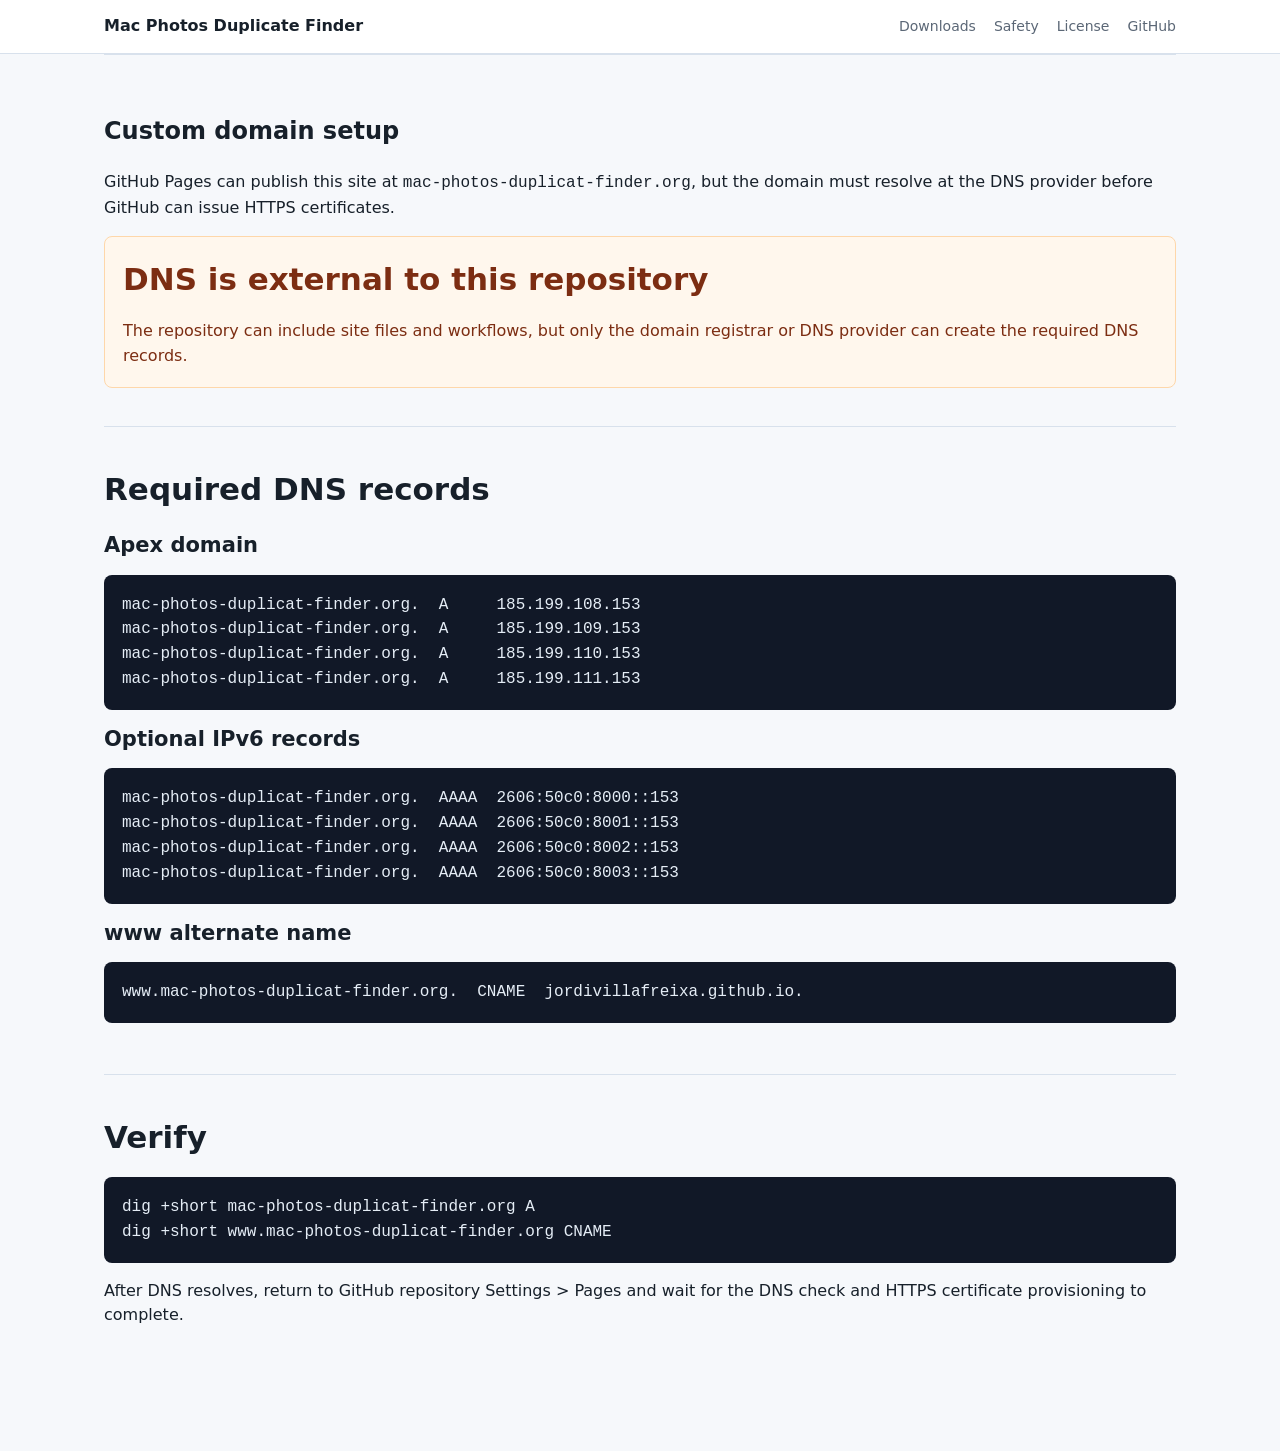
==== docs/custom-domain.html @ 7c58f49e "web" ====
<!doctype html>
<html lang="en">
  <head>
    <meta charset="utf-8">
    <meta name="viewport" content="width=device-width, initial-scale=1">
    <title>Custom domain setup | Mac Photos Duplicate Finder</title>
    <meta name="description" content="DNS records required to connect mac-photos-duplicat-finder.org to GitHub Pages.">
    <link rel="canonical" href="https://mac-photos-duplicat-finder.org/custom-domain.html">
    <link rel="stylesheet" href="assets/site.css">
  </head>
  <body>
    <header class="site-header">
      <nav class="nav" aria-label="Primary navigation">
        <a class="brand" href="./">Mac Photos Duplicate Finder</a>
        <div class="nav-links">
          <a href="index.html#downloads">Downloads</a>
          <a href="index.html#safety">Safety</a>
          <a href="index.html#license">License</a>
          <a href="https://github.com/JordiVillaFreixa/mac-photos-duplicate-finder">GitHub</a>
        </div>
      </nav>
    </header>
    <main>
      <section>
        <h1>Custom domain setup</h1>
        <p>GitHub Pages can publish this site at <code>mac-photos-duplicat-finder.org</code>, but the domain must resolve at the DNS provider before GitHub can issue HTTPS certificates.</p>
        <div class="warning">
          <h2>DNS is external to this repository</h2>
          <p>The repository can include site files and workflows, but only the domain registrar or DNS provider can create the required DNS records.</p>
        </div>
      </section>
      <section>
        <h2>Required DNS records</h2>
        <h3>Apex domain</h3>
        <pre><code>mac-photos-duplicat-finder.org.  A     185.199.108.153
mac-photos-duplicat-finder.org.  A     185.199.109.153
mac-photos-duplicat-finder.org.  A     185.199.110.153
mac-photos-duplicat-finder.org.  A     185.199.111.153</code></pre>
        <h3>Optional IPv6 records</h3>
        <pre><code>mac-photos-duplicat-finder.org.  AAAA  2606:50c0:8000::153
mac-photos-duplicat-finder.org.  AAAA  2606:50c0:8001::153
mac-photos-duplicat-finder.org.  AAAA  2606:50c0:8002::153
mac-photos-duplicat-finder.org.  AAAA  2606:50c0:8003::153</code></pre>
        <h3>www alternate name</h3>
        <pre><code>www.mac-photos-duplicat-finder.org.  CNAME  jordivillafreixa.github.io.</code></pre>
      </section>
      <section>
        <h2>Verify</h2>
        <pre><code>dig +short mac-photos-duplicat-finder.org A
dig +short www.mac-photos-duplicat-finder.org CNAME</code></pre>
        <p>After DNS resolves, return to GitHub repository Settings &gt; Pages and wait for the DNS check and HTTPS certificate provisioning to complete.</p>
      </section>
    </main>
  </body>
</html>
---- docs/assets/site.css ----
:root {
  color-scheme: light;
  --bg: #f6f8fb;
  --text: #17202a;
  --muted: #5b6776;
  --line: #d8e1ec;
  --panel: #ffffff;
  --accent: #0f766e;
  --accent-strong: #0b5f59;
  --blue: #1d4ed8;
  --code: #111827;
  --warning: #7c2d12;
  --warning-bg: #fff7ed;
}

* {
  box-sizing: border-box;
}

body {
  margin: 0;
  background: var(--bg);
  color: var(--text);
  font-family: Inter, ui-sans-serif, system-ui, -apple-system, BlinkMacSystemFont, "Segoe UI", sans-serif;
  line-height: 1.55;
}

a {
  color: var(--blue);
}

.site-header {
  border-bottom: 1px solid var(--line);
  background: rgba(255, 255, 255, 0.92);
  position: sticky;
  top: 0;
  z-index: 10;
  backdrop-filter: blur(12px);
}

.nav {
  max-width: 1120px;
  margin: 0 auto;
  padding: 14px 24px;
  display: flex;
  align-items: center;
  justify-content: space-between;
  gap: 18px;
}

.brand {
  color: var(--text);
  font-weight: 750;
  text-decoration: none;
}

.nav-links {
  display: flex;
  gap: 18px;
  flex-wrap: wrap;
  font-size: 14px;
}

.nav-links a {
  color: var(--muted);
  text-decoration: none;
}

.hero {
  max-width: 1120px;
  margin: 0 auto;
  padding: 70px 24px 42px;
  display: grid;
  grid-template-columns: minmax(0, 0.95fr) minmax(360px, 1.05fr);
  gap: 42px;
  align-items: center;
}

.hero h1 {
  margin: 0 0 18px;
  font-size: clamp(42px, 7vw, 70px);
  line-height: 0.96;
  letter-spacing: 0;
}

.lead {
  font-size: 20px;
  color: var(--muted);
  max-width: 650px;
}

.hero-media img {
  display: block;
  width: 100%;
  height: auto;
}

.actions {
  display: flex;
  flex-wrap: wrap;
  gap: 12px;
  margin-top: 28px;
}

.button {
  display: inline-flex;
  align-items: center;
  justify-content: center;
  min-height: 44px;
  padding: 0 18px;
  border-radius: 8px;
  border: 1px solid var(--accent);
  text-decoration: none;
  font-weight: 700;
}

.button.primary {
  background: var(--accent);
  color: #ffffff;
}

.button.secondary {
  background: #ffffff;
  color: var(--accent-strong);
}

main {
  max-width: 1120px;
  margin: 0 auto;
  padding: 0 24px 70px;
}

section {
  padding: 38px 0;
  border-top: 1px solid var(--line);
}

h2 {
  font-size: 31px;
  margin: 0 0 16px;
  letter-spacing: 0;
}

h3 {
  font-size: 21px;
  margin: 0 0 10px;
  letter-spacing: 0;
}

.grid {
  display: grid;
  grid-template-columns: repeat(3, minmax(0, 1fr));
  gap: 16px;
}

.card {
  background: var(--panel);
  border: 1px solid var(--line);
  border-radius: 8px;
  padding: 18px;
}

.card p,
.warning p {
  margin-bottom: 0;
}

pre {
  overflow: auto;
  background: var(--code);
  color: #e5edf6;
  border-radius: 8px;
  padding: 18px;
}

code {
  font-family: Menlo, Consolas, monospace;
}

.downloads {
  display: grid;
  grid-template-columns: repeat(2, minmax(0, 1fr));
  gap: 16px;
}

.download-meta {
  color: var(--muted);
  font-size: 14px;
  overflow-wrap: anywhere;
}

.warning {
  background: var(--warning-bg);
  color: var(--warning);
  border: 1px solid #fed7aa;
  border-radius: 8px;
  padding: 18px;
}

.site-footer {
  border-top: 1px solid var(--line);
  padding: 30px 24px;
  color: var(--muted);
  text-align: center;
}

@media (max-width: 860px) {
  .hero {
    grid-template-columns: 1fr;
    padding-top: 42px;
  }

  .grid,
  .downloads {
    grid-template-columns: 1fr;
  }

  .nav {
    align-items: flex-start;
    flex-direction: column;
  }
}
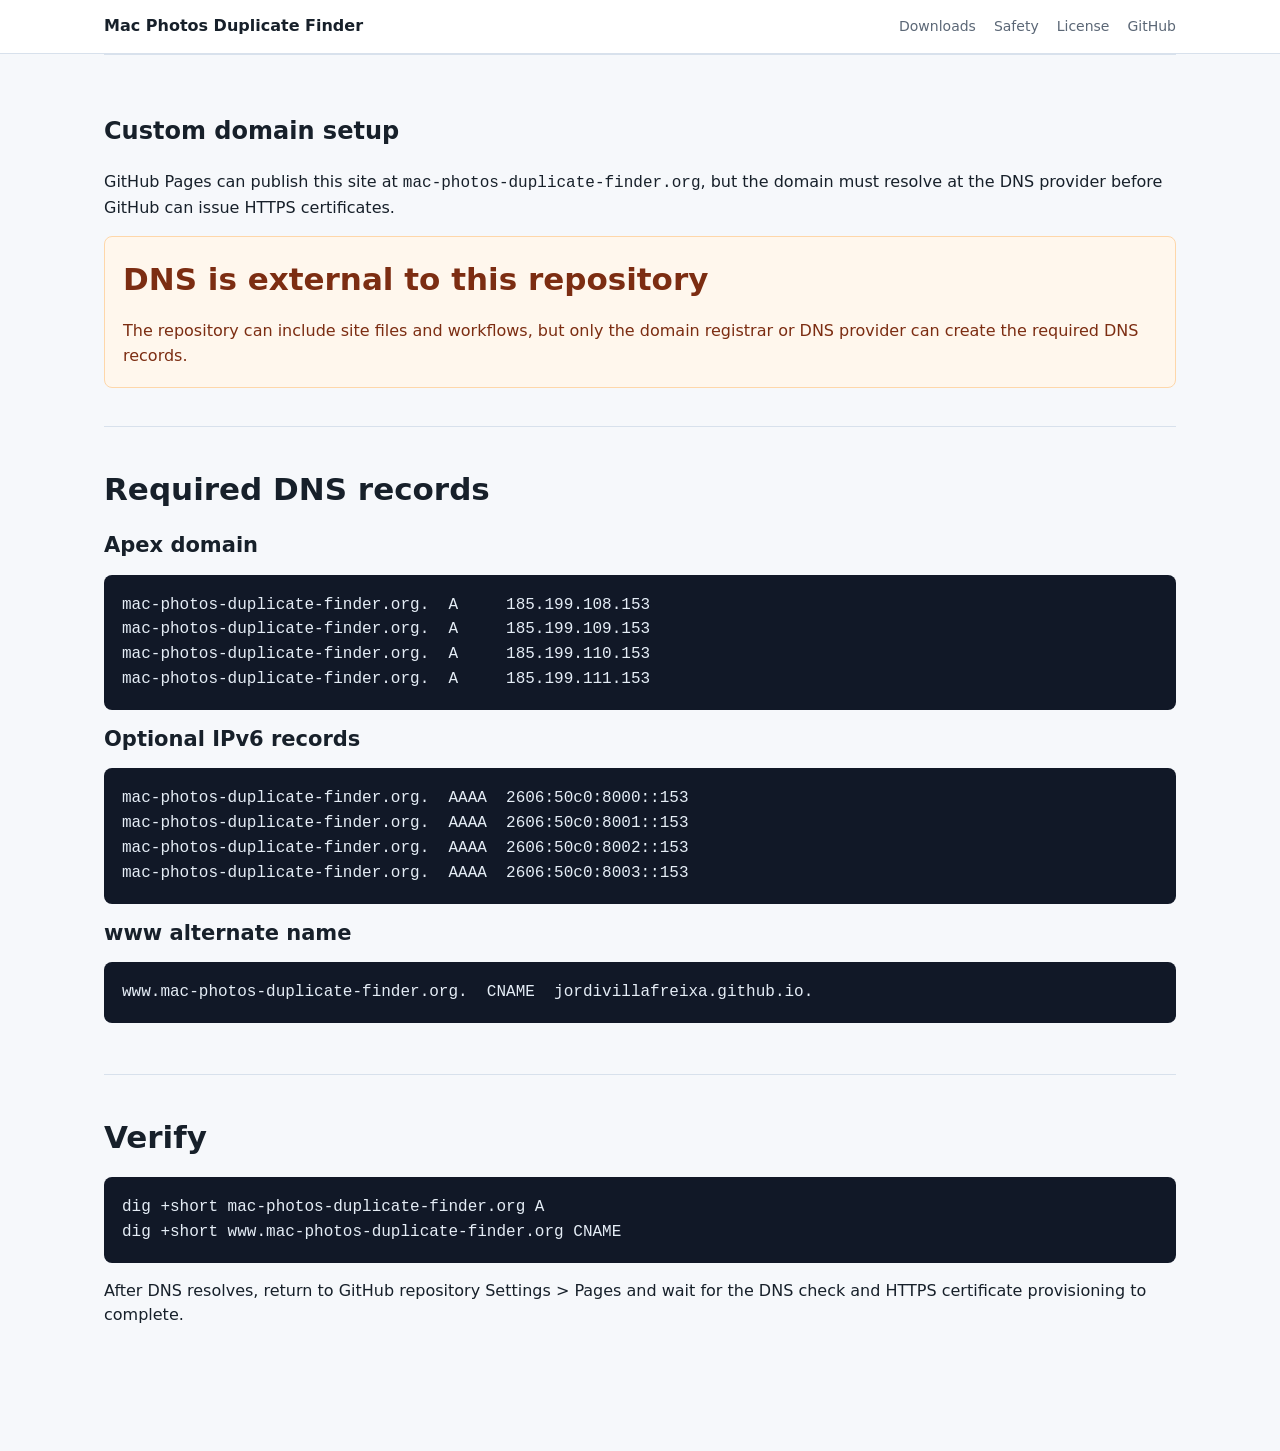
==== commit 2dd3748e: "0.3.0" ====
--- a/docs/custom-domain.html
+++ b/docs/custom-domain.html
@@ -4,8 +4,8 @@
     <meta charset="utf-8">
     <meta name="viewport" content="width=device-width, initial-scale=1">
     <title>Custom domain setup | Mac Photos Duplicate Finder</title>
-    <meta name="description" content="DNS records required to connect mac-photos-duplicat-finder.org to GitHub Pages.">
-    <link rel="canonical" href="https://mac-photos-duplicat-finder.org/custom-domain.html">
+    <meta name="description" content="DNS records required to connect mac-photos-duplicate-finder.org to GitHub Pages.">
+    <link rel="canonical" href="https://mac-photos-duplicate-finder.org/custom-domain.html">
     <link rel="stylesheet" href="assets/site.css">
   </head>
   <body>
@@ -23,7 +23,7 @@
     <main>
       <section>
         <h1>Custom domain setup</h1>
-        <p>GitHub Pages can publish this site at <code>mac-photos-duplicat-finder.org</code>, but the domain must resolve at the DNS provider before GitHub can issue HTTPS certificates.</p>
+        <p>GitHub Pages can publish this site at <code>mac-photos-duplicate-finder.org</code>, but the domain must resolve at the DNS provider before GitHub can issue HTTPS certificates.</p>
         <div class="warning">
           <h2>DNS is external to this repository</h2>
           <p>The repository can include site files and workflows, but only the domain registrar or DNS provider can create the required DNS records.</p>
@@ -32,22 +32,22 @@
       <section>
         <h2>Required DNS records</h2>
         <h3>Apex domain</h3>
-        <pre><code>mac-photos-duplicat-finder.org.  A     185.199.108.153
-mac-photos-duplicat-finder.org.  A     185.199.109.153
-mac-photos-duplicat-finder.org.  A     185.199.110.153
-mac-photos-duplicat-finder.org.  A     185.199.111.153</code></pre>
+        <pre><code>mac-photos-duplicate-finder.org.  A     185.199.108.153
+mac-photos-duplicate-finder.org.  A     185.199.109.153
+mac-photos-duplicate-finder.org.  A     185.199.110.153
+mac-photos-duplicate-finder.org.  A     185.199.111.153</code></pre>
         <h3>Optional IPv6 records</h3>
-        <pre><code>mac-photos-duplicat-finder.org.  AAAA  2606:50c0:8000::153
-mac-photos-duplicat-finder.org.  AAAA  2606:50c0:8001::153
-mac-photos-duplicat-finder.org.  AAAA  2606:50c0:8002::153
-mac-photos-duplicat-finder.org.  AAAA  2606:50c0:8003::153</code></pre>
+        <pre><code>mac-photos-duplicate-finder.org.  AAAA  2606:50c0:8000::153
+mac-photos-duplicate-finder.org.  AAAA  2606:50c0:8001::153
+mac-photos-duplicate-finder.org.  AAAA  2606:50c0:8002::153
+mac-photos-duplicate-finder.org.  AAAA  2606:50c0:8003::153</code></pre>
         <h3>www alternate name</h3>
-        <pre><code>www.mac-photos-duplicat-finder.org.  CNAME  jordivillafreixa.github.io.</code></pre>
+        <pre><code>www.mac-photos-duplicate-finder.org.  CNAME  jordivillafreixa.github.io.</code></pre>
       </section>
       <section>
         <h2>Verify</h2>
-        <pre><code>dig +short mac-photos-duplicat-finder.org A
-dig +short www.mac-photos-duplicat-finder.org CNAME</code></pre>
+        <pre><code>dig +short mac-photos-duplicate-finder.org A
+dig +short www.mac-photos-duplicate-finder.org CNAME</code></pre>
         <p>After DNS resolves, return to GitHub repository Settings &gt; Pages and wait for the DNS check and HTTPS certificate provisioning to complete.</p>
       </section>
     </main>
